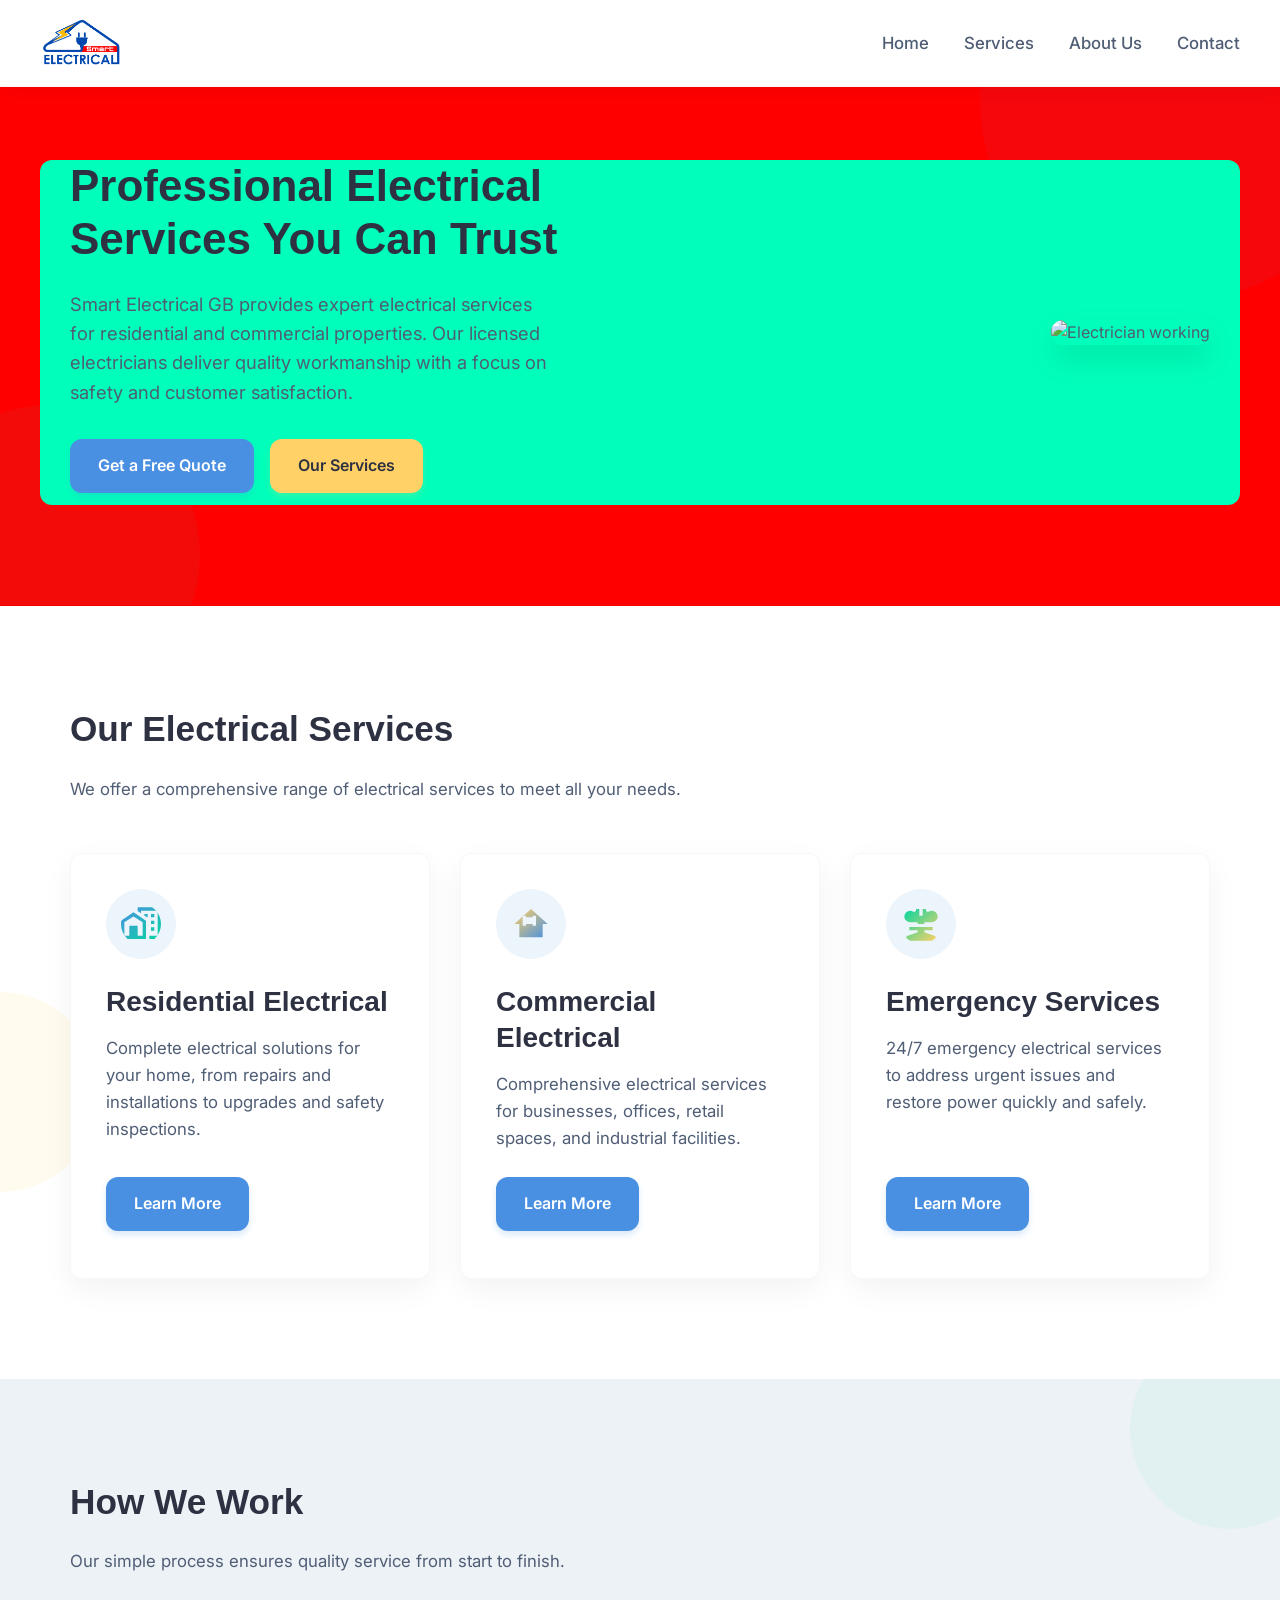
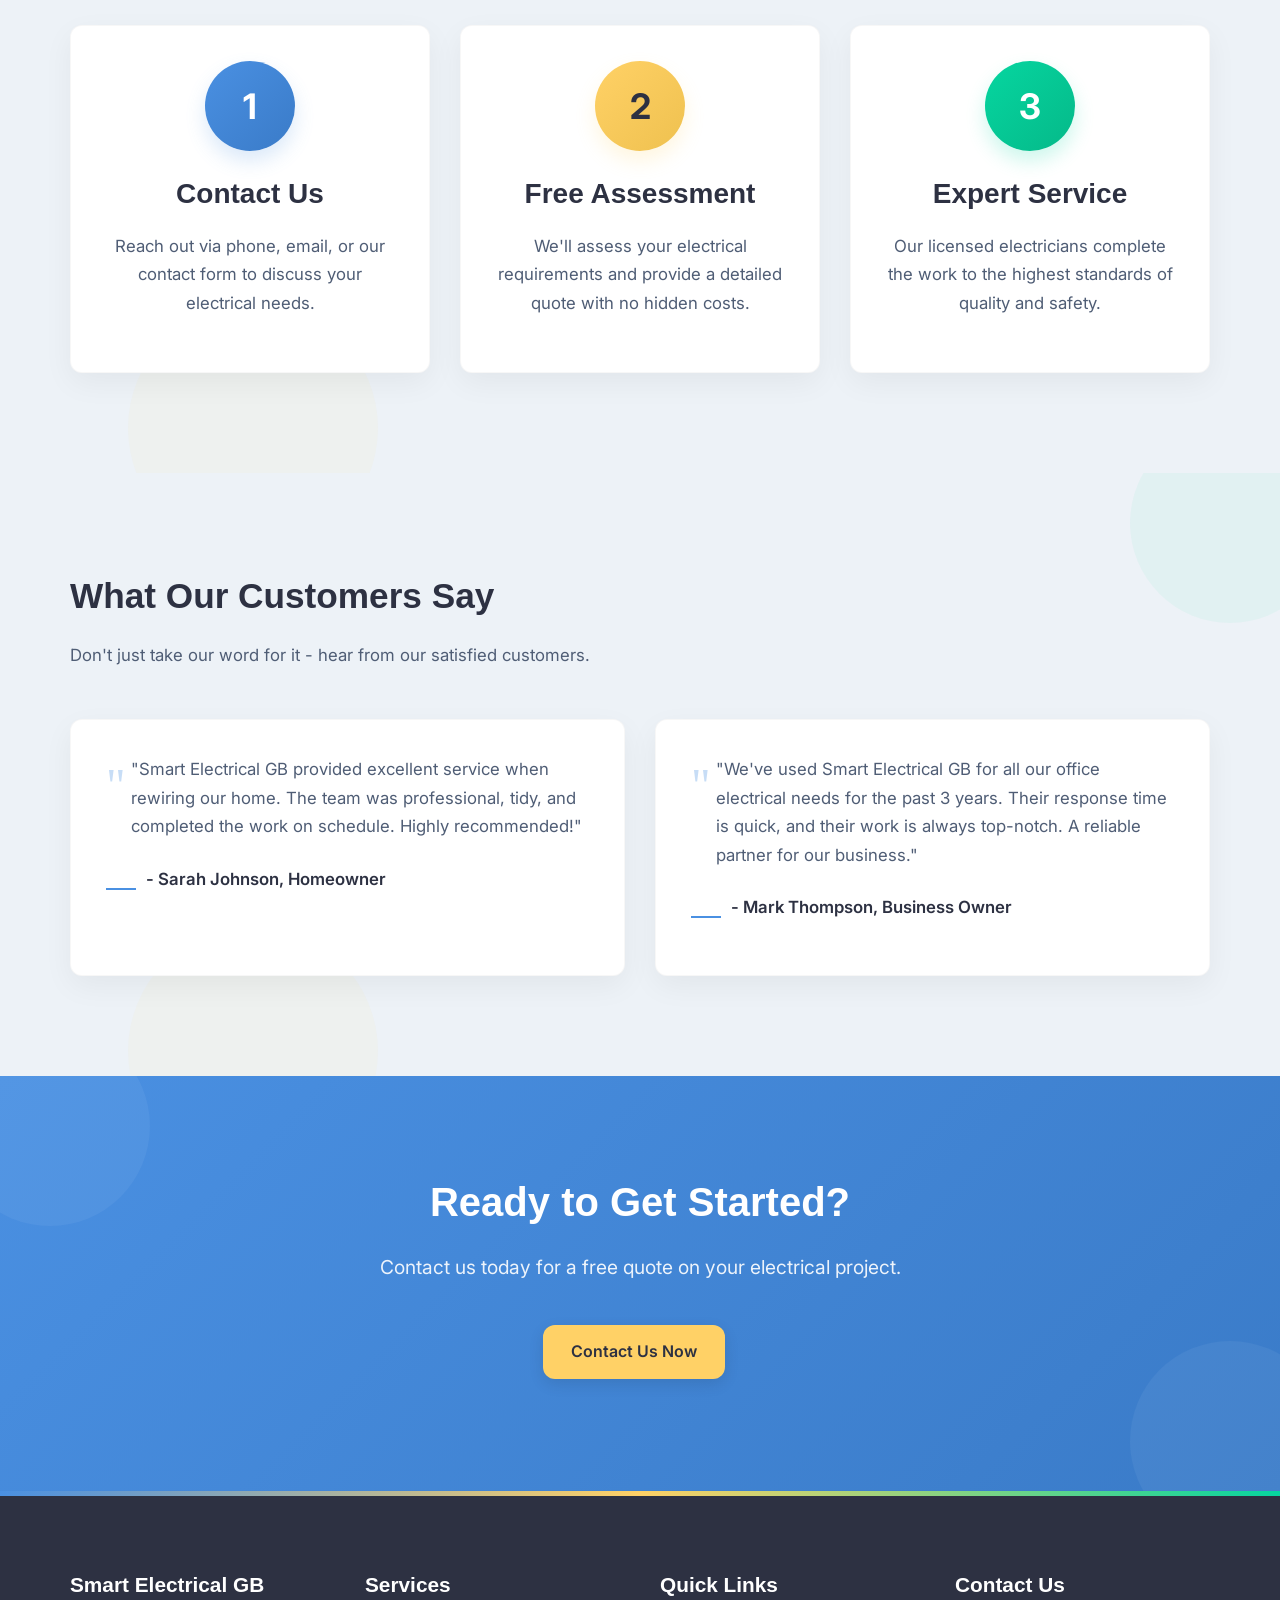
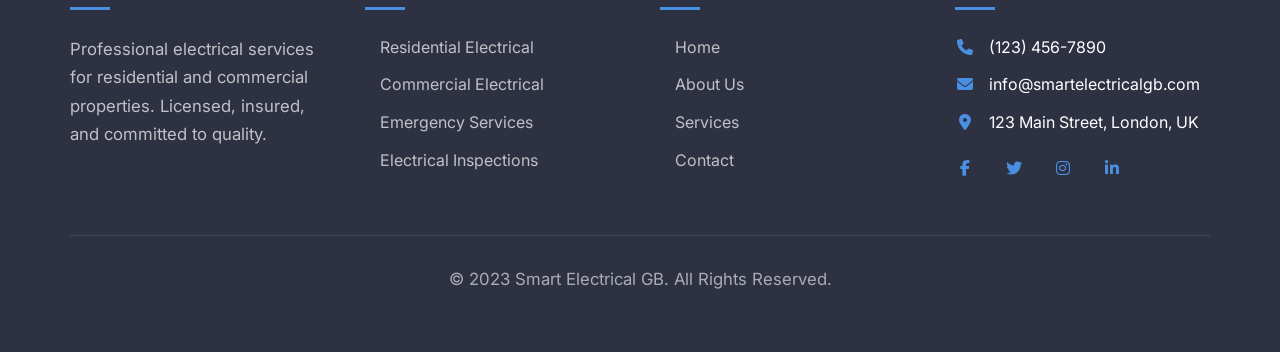
==== index.html @ caa51fed "files" ====
<!DOCTYPE html>
<html lang="en">
<head>
    <meta charset="UTF-8">
    <meta name="viewport" content="width=device-width, initial-scale=1.0">
    <title>Smart Electrical GB - Professional Electrical Services</title>
    <meta name="description" content="Smart Electrical GB provides professional electrical services for residential and commercial properties. Licensed electricians, emergency service available.">

    <!-- Favicon -->
    <link rel="icon" type="image/svg+xml" href="assets/images/favicon.svg">

    <!-- Google Fonts -->
    <link rel="preconnect" href="https://fonts.googleapis.com">
    <link rel="preconnect" href="https://fonts.gstatic.com" crossorigin>
    <link href="https://fonts.googleapis.com/css2?family=Inter:wght@400;500;600;700&display=swap" rel="stylesheet">

    <!-- Font Awesome -->
    <link rel="stylesheet" href="https://cdnjs.cloudflare.com/ajax/libs/font-awesome/6.4.0/css/all.min.css">

    <!-- Custom CSS -->
    <link rel="stylesheet" href="assets/css/main.css">
</head>
<body>
    <!-- Header -->
    <header>
        <div class="container header-container">
            <div class="logo">
                <a href="index.html">
                    <img src="assets/images/smart electrical logo.png" alt="Smart Electrical GB Logo">
                </a>
            </div>
            <nav>
                <ul>
                    <li><a href="index.html">Home</a></li>
                    <li><a href="pages/services.html">Services</a></li>
                    <li><a href="pages/about.html">About Us</a></li>
                    <li><a href="pages/contact.html">Contact</a></li>
                </ul>
                <div class="mobile-menu-btn">
                    <i class="fas fa-bars"></i>
                </div>
            </nav>
        </div>
    </header>

    <!-- Hero Section -->
    <section class="hero" style="background-color: #ff0000;">
        <div class="container hero-content" style="background-color: #00ffbb; border-radius: var(--border-radius);">
            <div class="hero-text">
                <h1>Professional Electrical Services You Can Trust</h1>
                <p>Smart Electrical GB provides expert electrical services for residential and commercial properties. Our licensed electricians deliver quality workmanship with a focus on safety and customer satisfaction.</p>
                <a href="pages/contact.html" class="btn">Get a Free Quote</a>
                <a href="pages/services.html" class="btn btn-secondary">Our Services</a>
            </div>
            <div class="hero-image">
                <img src="assets/images/hero-image.jpg" alt="Electrician working">
            </div>
        </div>
    </section>

    <!-- Services Section -->
    <section class="services">
        <div class="container">
            <h2>Our Electrical Services</h2>
            <p>We offer a comprehensive range of electrical services to meet all your needs.</p>

            <div class="services-grid">
                <div class="service-card">
                    <img src="assets/images/icon-residential.svg" alt="Residential" class="service-icon">
                    <h3>Residential Electrical</h3>
                    <p>Complete electrical solutions for your home, from repairs and installations to upgrades and safety inspections.</p>
                    <a href="pages/services.html#residential" class="btn">Learn More</a>
                    
                </div>

                <div class="service-card">
                    <img src="assets/images/icon-commercial.svg" alt="Commercial" class="service-icon">
                    <h3>Commercial Electrical</h3>
                    <p>Comprehensive electrical services for businesses, offices, retail spaces, and industrial facilities.</p>
                    <a href="pages/services.html#commercial" class="btn">Learn More</a>
                </div>

                <div class="service-card">
                    <img src="assets/images/icon-emergency.svg" alt="Emergency" class="service-icon">
                    <h3>Emergency Services</h3>
                    <p>24/7 emergency electrical services to address urgent issues and restore power quickly and safely.</p>
                    <a href="pages/services.html#emergency" class="btn">Learn More</a>
                </div>
            </div>
        </div>
    </section>

    <!-- How It Works Section -->
    <section class="how-it-works" style="padding: 100px 0; background-color: var(--light-gray); position: relative; overflow: hidden;">
        <div style="position: absolute; top: -50px; right: -50px; width: 200px; height: 200px; border-radius: 50%; background-color: rgba(6, 214, 160, 0.05); z-index: 0;"></div>
        <div style="position: absolute; bottom: -80px; left: 10%; width: 250px; height: 250px; border-radius: 50%; background-color: rgba(255, 209, 102, 0.05); z-index: 0;"></div>

        <div class="container" style="position: relative; z-index: 1;">
            <h2>How We Work</h2>
            <p>Our simple process ensures quality service from start to finish.</p>

            <div style="display: flex; justify-content: space-between; margin-top: 50px; flex-wrap: wrap; gap: 30px;">
                <div style="flex: 1; min-width: 250px; text-align: center; padding: 35px; background-color: white; border-radius: var(--border-radius); box-shadow: 0 10px 30px rgba(0, 0, 0, 0.05); border: 1px solid rgba(0, 0, 0, 0.03); transition: all 0.3s ease;">
                    <div style="width: 90px; height: 90px; background: linear-gradient(135deg, #4a90e2, #3a7bc8); color: white; border-radius: 50%; display: flex; justify-content: center; align-items: center; margin: 0 auto 25px; font-size: 2.2rem; font-weight: bold; box-shadow: 0 10px 20px rgba(74, 144, 226, 0.2);">1</div>
                    <h3>Contact Us</h3>
                    <p style="color: var(--text-color); font-size: 1.05rem; line-height: 1.7;">Reach out via phone, email, or our contact form to discuss your electrical needs.</p>
                </div>

                <div style="flex: 1; min-width: 250px; text-align: center; padding: 35px; background-color: white; border-radius: var(--border-radius); box-shadow: 0 10px 30px rgba(0, 0, 0, 0.05); border: 1px solid rgba(0, 0, 0, 0.03); transition: all 0.3s ease;">
                    <div style="width: 90px; height: 90px; background: linear-gradient(135deg, #ffd166, #efc14f); color: var(--dark-color); border-radius: 50%; display: flex; justify-content: center; align-items: center; margin: 0 auto 25px; font-size: 2.2rem; font-weight: bold; box-shadow: 0 10px 20px rgba(255, 209, 102, 0.2);">2</div>
                    <h3>Free Assessment</h3>
                    <p style="color: var(--text-color); font-size: 1.05rem; line-height: 1.7;">We'll assess your electrical requirements and provide a detailed quote with no hidden costs.</p>
                </div>

                <div style="flex: 1; min-width: 250px; text-align: center; padding: 35px; background-color: white; border-radius: var(--border-radius); box-shadow: 0 10px 30px rgba(0, 0, 0, 0.05); border: 1px solid rgba(0, 0, 0, 0.03); transition: all 0.3s ease;">
                    <div style="width: 90px; height: 90px; background: linear-gradient(135deg, #06d6a0, #05b989); color: white; border-radius: 50%; display: flex; justify-content: center; align-items: center; margin: 0 auto 25px; font-size: 2.2rem; font-weight: bold; box-shadow: 0 10px 20px rgba(6, 214, 160, 0.2);">3</div>
                    <h3>Expert Service</h3>
                    <p style="color: var(--text-color); font-size: 1.05rem; line-height: 1.7;">Our licensed electricians complete the work to the highest standards of quality and safety.</p>
                </div>
            </div>
        </div>
    </section>

    <!-- Testimonials Section -->
    <section class="testimonials">
        <div class="container">
            <h2>What Our Customers Say</h2>
            <p>Don't just take our word for it - hear from our satisfied customers.</p>

            <div class="testimonial-grid">
                <div class="testimonial-card">
                    <div class="testimonial-text">
                        <p>"Smart Electrical GB provided excellent service when rewiring our home. The team was professional, tidy, and completed the work on schedule. Highly recommended!"</p>
                    </div>
                    <div class="testimonial-author">
                        <p>- Sarah Johnson, Homeowner</p>
                    </div>
                </div>

                <div class="testimonial-card">
                    <div class="testimonial-text">
                        <p>"We've used Smart Electrical GB for all our office electrical needs for the past 3 years. Their response time is quick, and their work is always top-notch. A reliable partner for our business."</p>
                    </div>
                    <div class="testimonial-author">
                        <p>- Mark Thompson, Business Owner</p>
                    </div>
                </div>
            </div>
        </div>
    </section>

    <!-- CTA Section -->
    <section class="cta">
        <div class="container">
            <h2>Ready to Get Started?</h2>
            <p>Contact us today for a free quote on your electrical project.</p>
            <a href="pages/contact.html" class="btn">Contact Us Now</a>
        </div>
    </section>

    <!-- Footer -->
    <footer>
        <div class="container">
            <div class="footer-grid">
                <div class="footer-column">
                    <h3>Smart Electrical GB</h3>
                    <p>Professional electrical services for residential and commercial properties. Licensed, insured, and committed to quality.</p>
                </div>

                <div class="footer-column">
                    <h3>Services</h3>
                    <ul>
                        <li><a href="pages/services.html#residential">Residential Electrical</a></li>
                        <li><a href="pages/services.html#commercial">Commercial Electrical</a></li>
                        <li><a href="pages/services.html#emergency">Emergency Services</a></li>
                        <li><a href="pages/services.html#inspections">Electrical Inspections</a></li>
                    </ul>
                </div>

                <div class="footer-column">
                    <h3>Quick Links</h3>
                    <ul>
                        <li><a href="index.html">Home</a></li>
                        <li><a href="pages/about.html">About Us</a></li>
                        <li><a href="pages/services.html">Services</a></li>
                        <li><a href="pages/contact.html">Contact</a></li>
                    </ul>
                </div>

                <div class="footer-column">
                    <h3>Contact Us</h3>
                    <ul>
                        <li><i class="fas fa-phone"></i> (123) 456-7890</li>
                        <li><i class="fas fa-envelope"></i> info@smartelectricalgb.com</li>
                        <li><i class="fas fa-map-marker-alt"></i> 123 Main Street, London, UK</li>
                    </ul>
                    <div style="margin-top: 20px;">
                        <a href="#" style="margin-right: 15px;"><i class="fab fa-facebook-f"></i></a>
                        <a href="#" style="margin-right: 15px;"><i class="fab fa-twitter"></i></a>
                        <a href="#" style="margin-right: 15px;"><i class="fab fa-instagram"></i></a>
                        <a href="#"><i class="fab fa-linkedin-in"></i></a>
                    </div>
                </div>
            </div>

            <div class="footer-bottom">
                <p>&copy; 2023 Smart Electrical GB. All Rights Reserved.</p>
            </div>
        </div>
    </footer>

    <!-- Custom JavaScript -->
    <script src="assets/js/main.js"></script>
</body>
</html>
---- assets/css/main.css ----
/* Smart Electrical GB - Main Stylesheet */
/* Based on TaxScouts design */

:root {
  /* Softer color scheme for electrician website */
  --primary-color: #4a90e2; /* Softer blue */
  --secondary-color: #ffd166; /* Softer yellow */
  --accent-color: #06d6a0; /* Mint green accent */
  --dark-color: #2d3142; /* Softer dark blue */
  --light-color: #ffffff;
  --gray-color: #f8f9fa;
  --light-gray: #edf2f7;
  --text-color: #4f5d75;
  --border-radius: 12px;
}

/* Base styles */
* {
  margin: 0;
  padding: 0;
  box-sizing: border-box;
}

body {
  font-family: 'Inter', sans-serif;
  color: var(--text-color);
  line-height: 1.6;
  background-color: var(--light-color);
}

h1, h2, h3, h4, h5, h6 {
  font-family: 'Nuckle', sans-serif;
  font-weight: 600;
  margin-bottom: 1.2rem;
  color: var(--dark-color);
  line-height: 1.3;
}

h1 {
  font-size: 2.75rem;
  font-weight: 700;
}

h2 {
  font-size: 2.2rem;
  margin-bottom: 1.5rem;
}

h3 {
  font-size: 1.75rem;
}

p {
  margin-bottom: 1.2rem;
  font-size: 1.05rem;
}

a {
  color: var(--primary-color);
  text-decoration: none;
  transition: all 0.3s ease;
}

a:hover {
  color: var(--accent-color);
}

.container {
  width: 100%;
  max-width: 1200px;
  margin: 0 auto;
  padding: 0 30px;
}

.btn {
  display: inline-block;
  padding: 14px 28px;
  background-color: var(--primary-color);
  color: var(--light-color);
  border-radius: var(--border-radius);
  font-weight: 600;
  text-align: center;
  cursor: pointer;
  transition: all 0.3s ease;
  border: none;
  font-size: 1rem;
  box-shadow: 0 4px 6px rgba(74, 144, 226, 0.2);
  margin-right: 12px;
  margin-bottom: 12px;
}

.btn:hover {
  background-color: #3a7bc8;
  transform: translateY(-2px);
  box-shadow: 0 6px 8px rgba(74, 144, 226, 0.25);
}

.btn-secondary {
  background-color: var(--secondary-color);
  color: var(--dark-color);
  box-shadow: 0 4px 6px rgba(255, 209, 102, 0.2);
}

.btn-secondary:hover {
  background-color: #efc14f;
  color: var(--dark-color);
  transform: translateY(-2px);
  box-shadow: 0 6px 8px rgba(255, 209, 102, 0.25);
}

.btn-accent {
  background-color: var(--accent-color);
  color: var(--light-color);
  box-shadow: 0 4px 6px rgba(6, 214, 160, 0.2);
}

.btn-accent:hover {
  background-color: #05b989;
  color: var(--light-color);
  transform: translateY(-2px);
  box-shadow: 0 6px 8px rgba(6, 214, 160, 0.25);
}

/* Header styles */
header {
  background-color: var(--light-color);
  box-shadow: 0 4px 20px rgba(0, 0, 0, 0.05);
  position: fixed;
  width: 100%;
  top: 0;
  z-index: 1000;
  border-bottom: 1px solid rgba(0, 0, 0, 0.03);
}

.header-container {
  display: flex;
  justify-content: space-between;
  align-items: center;
  padding: 18px 0;
}

.logo {
  font-size: 1.6rem;
  font-weight: 700;
}

.logo a {
  color: var(--dark-color);
  display: flex;
  align-items: center;
}

.logo img {
  max-height: 50px;
}

nav ul {
  display: flex;
  list-style: none;
}

nav ul li {
  margin-left: 35px;
}

nav ul li a {
  color: var(--text-color);
  font-weight: 500;
  font-size: 1.05rem;
  position: relative;
  padding-bottom: 5px;
}

nav ul li a:after {
  content: '';
  position: absolute;
  width: 0;
  height: 2px;
  bottom: 0;
  left: 0;
  background-color: var(--primary-color);
  transition: width 0.3s ease;
}

nav ul li a:hover {
  color: var(--primary-color);
}

nav ul li a:hover:after {
  width: 100%;
}

.mobile-menu-btn {
  display: none;
  font-size: 1.5rem;
  cursor: pointer;
  color: var(--primary-color);
}

/* Hero section */
.hero {
  padding: 160px 0 100px;
  background-color: var(--light-gray);
  position: relative;
  overflow: hidden;
  border-bottom: 1px solid rgba(0, 0, 0, 0.03);
}

.hero:before {
  content: '';
  position: absolute;
  top: -100px;
  right: -100px;
  width: 400px;
  height: 400px;
  border-radius: 50%;
  background-color: rgba(74, 144, 226, 0.05);
  z-index: 0;
}

.hero:after {
  content: '';
  position: absolute;
  bottom: -100px;
  left: -100px;
  width: 300px;
  height: 300px;
  border-radius: 50%;
  background-color: rgba(6, 214, 160, 0.05);
  z-index: 0;
}

.hero-content {
  display: flex;
  align-items: center;
  justify-content: space-between;
  position: relative;
  z-index: 1;
}

.hero-text {
  flex: 1;
  padding-right: 60px;
}

.hero-text h1 {
  margin-bottom: 1.5rem;
  color: var(--dark-color);
  line-height: 1.2;
}

.hero-text p {
  font-size: 1.15rem;
  color: var(--text-color);
  margin-bottom: 2rem;
  max-width: 90%;
}

.hero-image {
  flex: 1;
  text-align: right;
}

.hero-image img {
  max-width: 100%;
  border-radius: var(--border-radius);
  box-shadow: 0 15px 30px rgba(0, 0, 0, 0.1);
}

/* Services section */
.services {
  padding: 100px 0;
  position: relative;
  overflow: hidden;
}

.services:before {
  content: '';
  position: absolute;
  top: 50%;
  left: -100px;
  width: 200px;
  height: 200px;
  border-radius: 50%;
  background-color: rgba(255, 209, 102, 0.1);
  z-index: 0;
}

.services-grid {
  display: grid;
  grid-template-columns: repeat(3, 1fr);
  gap: 30px;
  margin-top: 50px;
  position: relative;
  z-index: 1;
}

.service-card {
  background-color: var(--light-color);
  border-radius: var(--border-radius);
  padding: 35px;
  box-shadow: 0 10px 30px rgba(0, 0, 0, 0.05);
  transition: all 0.3s ease;
  border: 1px solid rgba(0, 0, 0, 0.03);
  height: 100%;
  display: flex;
  flex-direction: column;
}

.service-card:hover {
  transform: translateY(-10px);
  box-shadow: 0 15px 35px rgba(0, 0, 0, 0.1);
  border-color: rgba(74, 144, 226, 0.1);
}

.service-icon {
  width: 70px;
  height: 70px;
  margin-bottom: 25px;
  padding: 15px;
  background-color: rgba(74, 144, 226, 0.1);
  border-radius: 50%;
  display: flex;
  align-items: center;
  justify-content: center;
}

.service-card h3 {
  margin-bottom: 15px;
  color: var(--dark-color);
}

.service-card p {
  color: var(--text-color);
  margin-bottom: 25px;
}

.service-card .btn {
  margin-top: auto;
  align-self: flex-start;
}

/* Testimonials section */
.testimonials {
  padding: 100px 0;
  background-color: var(--light-gray);
  position: relative;
  overflow: hidden;
}

.testimonials:before {
  content: '';
  position: absolute;
  top: -50px;
  right: -50px;
  width: 200px;
  height: 200px;
  border-radius: 50%;
  background-color: rgba(6, 214, 160, 0.05);
  z-index: 0;
}

.testimonials:after {
  content: '';
  position: absolute;
  bottom: -100px;
  left: 10%;
  width: 250px;
  height: 250px;
  border-radius: 50%;
  background-color: rgba(255, 209, 102, 0.05);
  z-index: 0;
}

.testimonial-grid {
  display: grid;
  grid-template-columns: repeat(2, 1fr);
  gap: 30px;
  margin-top: 50px;
  position: relative;
  z-index: 1;
}

.testimonial-card {
  background-color: var(--light-color);
  border-radius: var(--border-radius);
  padding: 35px;
  box-shadow: 0 10px 30px rgba(0, 0, 0, 0.05);
  border: 1px solid rgba(0, 0, 0, 0.03);
  transition: all 0.3s ease;
}

.testimonial-card:hover {
  transform: translateY(-5px);
  box-shadow: 0 15px 35px rgba(0, 0, 0, 0.08);
}

.testimonial-text {
  position: relative;
  padding-left: 25px;
  margin-bottom: 25px;
  color: var(--text-color);
  font-size: 1.05rem;
  line-height: 1.7;
}

.testimonial-text:before {
  content: '"';
  position: absolute;
  left: 0;
  top: -10px;
  font-size: 3rem;
  color: var(--primary-color);
  opacity: 0.3;
  font-family: Georgia, serif;
}

.testimonial-author {
  font-weight: 600;
  color: var(--dark-color);
  display: flex;
  align-items: center;
}

.testimonial-author:before {
  content: '';
  display: inline-block;
  width: 30px;
  height: 2px;
  background-color: var(--primary-color);
  margin-right: 10px;
}

/* CTA section */
.cta {
  padding: 100px 0;
  background: linear-gradient(135deg, var(--primary-color), #3a7bc8);
  color: var(--light-color);
  text-align: center;
  position: relative;
  overflow: hidden;
}

.cta:before {
  content: '';
  position: absolute;
  top: -50px;
  left: -50px;
  width: 200px;
  height: 200px;
  border-radius: 50%;
  background-color: rgba(255, 255, 255, 0.05);
}

.cta:after {
  content: '';
  position: absolute;
  bottom: -50px;
  right: -50px;
  width: 200px;
  height: 200px;
  border-radius: 50%;
  background-color: rgba(255, 255, 255, 0.05);
}

.cta h2 {
  color: var(--light-color);
  font-size: 2.5rem;
  margin-bottom: 1.5rem;
}

.cta p {
  color: rgba(255, 255, 255, 0.9);
  font-size: 1.2rem;
  max-width: 700px;
  margin: 0 auto 2rem;
}

.cta .btn {
  background-color: var(--secondary-color);
  color: var(--dark-color);
  margin-top: 10px;
  box-shadow: 0 5px 15px rgba(0, 0, 0, 0.1);
  border: none;
}

.cta .btn:hover {
  background-color: var(--light-color);
  transform: translateY(-3px);
  box-shadow: 0 8px 20px rgba(0, 0, 0, 0.15);
}

/* Footer */
footer {
  background-color: var(--dark-color);
  color: var(--light-color);
  padding: 80px 0 40px;
  position: relative;
  overflow: hidden;
}

footer:before {
  content: '';
  position: absolute;
  top: 0;
  left: 0;
  width: 100%;
  height: 5px;
  background: linear-gradient(90deg, var(--primary-color), var(--secondary-color), var(--accent-color));
}

.footer-grid {
  display: grid;
  grid-template-columns: repeat(4, 1fr);
  gap: 40px;
  margin-bottom: 50px;
}

.footer-column h3 {
  color: var(--light-color);
  margin-bottom: 25px;
  font-size: 1.3rem;
  position: relative;
  padding-bottom: 12px;
}

.footer-column h3:after {
  content: '';
  position: absolute;
  bottom: 0;
  left: 0;
  width: 40px;
  height: 3px;
  background-color: var(--primary-color);
}

.footer-column p {
  color: rgba(255, 255, 255, 0.7);
  line-height: 1.7;
}

.footer-column ul {
  list-style: none;
}

.footer-column ul li {
  margin-bottom: 12px;
}

.footer-column ul li a {
  color: rgba(255, 255, 255, 0.7);
  transition: all 0.3s ease;
  position: relative;
  padding-left: 15px;
}

.footer-column ul li a:before {
  content: '→';
  position: absolute;
  left: 0;
  top: 0;
  opacity: 0;
  transition: all 0.3s ease;
}

.footer-column ul li a:hover {
  color: var(--secondary-color);
  padding-left: 20px;
}

.footer-column ul li a:hover:before {
  opacity: 1;
}

.footer-column i {
  color: var(--primary-color);
  margin-right: 10px;
  width: 20px;
  text-align: center;
}

.footer-bottom {
  text-align: center;
  padding-top: 30px;
  border-top: 1px solid rgba(255, 255, 255, 0.1);
  color: rgba(255, 255, 255, 0.6);
  font-size: 0.9rem;
}

/* About page */
.about-section {
  padding: 160px 0 100px;
  position: relative;
  overflow: hidden;
}

.about-section:before {
  content: '';
  position: absolute;
  top: -100px;
  right: -100px;
  width: 300px;
  height: 300px;
  border-radius: 50%;
  background-color: rgba(74, 144, 226, 0.05);
  z-index: 0;
}

.about-content {
  display: flex;
  align-items: center;
  gap: 60px;
  position: relative;
  z-index: 1;
}

.about-text {
  flex: 1;
}

.about-text p {
  margin-bottom: 1.5rem;
  color: var(--text-color);
  font-size: 1.05rem;
  line-height: 1.7;
}

.about-image {
  flex: 1;
}

.about-image img {
  max-width: 100%;
  border-radius: var(--border-radius);
  box-shadow: 0 15px 30px rgba(0, 0, 0, 0.1);
}

/* Contact page */
.contact-section {
  padding: 160px 0 100px;
  position: relative;
  overflow: hidden;
}

.contact-section:before {
  content: '';
  position: absolute;
  bottom: -100px;
  left: -100px;
  width: 300px;
  height: 300px;
  border-radius: 50%;
  background-color: rgba(6, 214, 160, 0.05);
  z-index: 0;
}

.contact-grid {
  display: grid;
  grid-template-columns: repeat(2, 1fr);
  gap: 40px;
  position: relative;
  z-index: 1;
}

.contact-form {
  background-color: var(--light-color);
  padding: 40px;
  border-radius: var(--border-radius);
  box-shadow: 0 10px 30px rgba(0, 0, 0, 0.05);
  border: 1px solid rgba(0, 0, 0, 0.03);
}

.form-group {
  margin-bottom: 25px;
}

.form-group label {
  display: block;
  margin-bottom: 8px;
  font-weight: 500;
  color: var(--dark-color);
}

.form-group input,
.form-group textarea,
.form-group select {
  width: 100%;
  padding: 12px 15px;
  border: 1px solid #e1e5ee;
  border-radius: var(--border-radius);
  background-color: #f8f9fa;
  color: var(--text-color);
  transition: all 0.3s ease;
  font-family: inherit;
  font-size: 1rem;
}

.form-group input:focus,
.form-group textarea:focus,
.form-group select:focus {
  outline: none;
  border-color: var(--primary-color);
  box-shadow: 0 0 0 3px rgba(74, 144, 226, 0.1);
  background-color: #fff;
}

.form-group textarea {
  height: 150px;
  resize: vertical;
}

.contact-info {
  background: linear-gradient(135deg, var(--primary-color), #3a7bc8);
  color: var(--light-color);
  padding: 40px;
  border-radius: var(--border-radius);
  box-shadow: 0 10px 30px rgba(0, 0, 0, 0.1);
  height: 100%;
  display: flex;
  flex-direction: column;
}

.contact-info h2,
.contact-info h3 {
  color: var(--light-color);
}

.contact-info p {
  color: rgba(255, 255, 255, 0.9);
}

.contact-info-item {
  margin-bottom: 25px;
  display: flex;
  align-items: flex-start;
}

.contact-info-item i {
  margin-right: 15px;
  font-size: 1.2rem;
  background-color: rgba(255, 255, 255, 0.1);
  width: 40px;
  height: 40px;
  display: flex;
  align-items: center;
  justify-content: center;
  border-radius: 50%;
}

/* Responsive styles */
@media (max-width: 1200px) {
  h1 {
    font-size: 2.5rem;
  }

  h2 {
    font-size: 2rem;
  }
}

@media (max-width: 992px) {
  .services-grid,
  .testimonial-grid {
    grid-template-columns: repeat(2, 1fr);
    gap: 25px;
  }

  .footer-grid {
    grid-template-columns: repeat(2, 1fr);
    gap: 30px;
  }

  h1 {
    font-size: 2.2rem;
  }

  h2 {
    font-size: 1.8rem;
  }

  .hero {
    padding: 140px 0 80px;
  }

  .services,
  .testimonials,
  .cta {
    padding: 80px 0;
  }
}

@media (max-width: 768px) {
  .hero-content,
  .about-content {
    flex-direction: column;
  }

  .hero-text,
  .about-text {
    padding-right: 0;
    margin-bottom: 40px;
  }

  .hero-text h1 {
    font-size: 2rem;
  }

  .services-grid,
  .testimonial-grid,
  .contact-grid {
    grid-template-columns: 1fr;
    gap: 25px;
  }

  nav ul {
    display: none;
  }

  .mobile-menu-btn {
    display: block;
  }

  .mobile-menu-open nav ul {
    display: flex;
    flex-direction: column;
    position: absolute;
    top: 100%;
    left: 0;
    width: 100%;
    background-color: var(--light-color);
    padding: 20px;
    box-shadow: 0 5px 15px rgba(0, 0, 0, 0.1);
    z-index: 100;
  }

  .mobile-menu-open nav ul li {
    margin: 12px 0;
  }

  .mobile-menu-open nav ul li a {
    display: block;
    padding: 8px 0;
  }

  .hero,
  .about-section,
  .contact-section {
    padding: 120px 0 60px;
  }

  .services,
  .testimonials,
  .cta {
    padding: 60px 0;
  }

  .cta h2 {
    font-size: 1.8rem;
  }

  .footer-grid {
    grid-template-columns: 1fr;
    gap: 40px;
  }

  .footer-column {
    text-align: center;
  }

  .footer-column h3:after {
    left: 50%;
    transform: translateX(-50%);
  }

  .footer-column ul li a {
    padding-left: 0;
  }

  .footer-column ul li a:before {
    display: none;
  }

  .footer-column ul li a:hover {
    padding-left: 0;
  }
}

@media (max-width: 576px) {
  .container {
    padding: 0 20px;
  }

  h1 {
    font-size: 1.8rem;
  }

  h2 {
    font-size: 1.6rem;
  }

  .btn {
    width: 100%;
    margin-right: 0;
  }

  .contact-form,
  .contact-info {
    padding: 25px;
  }
}
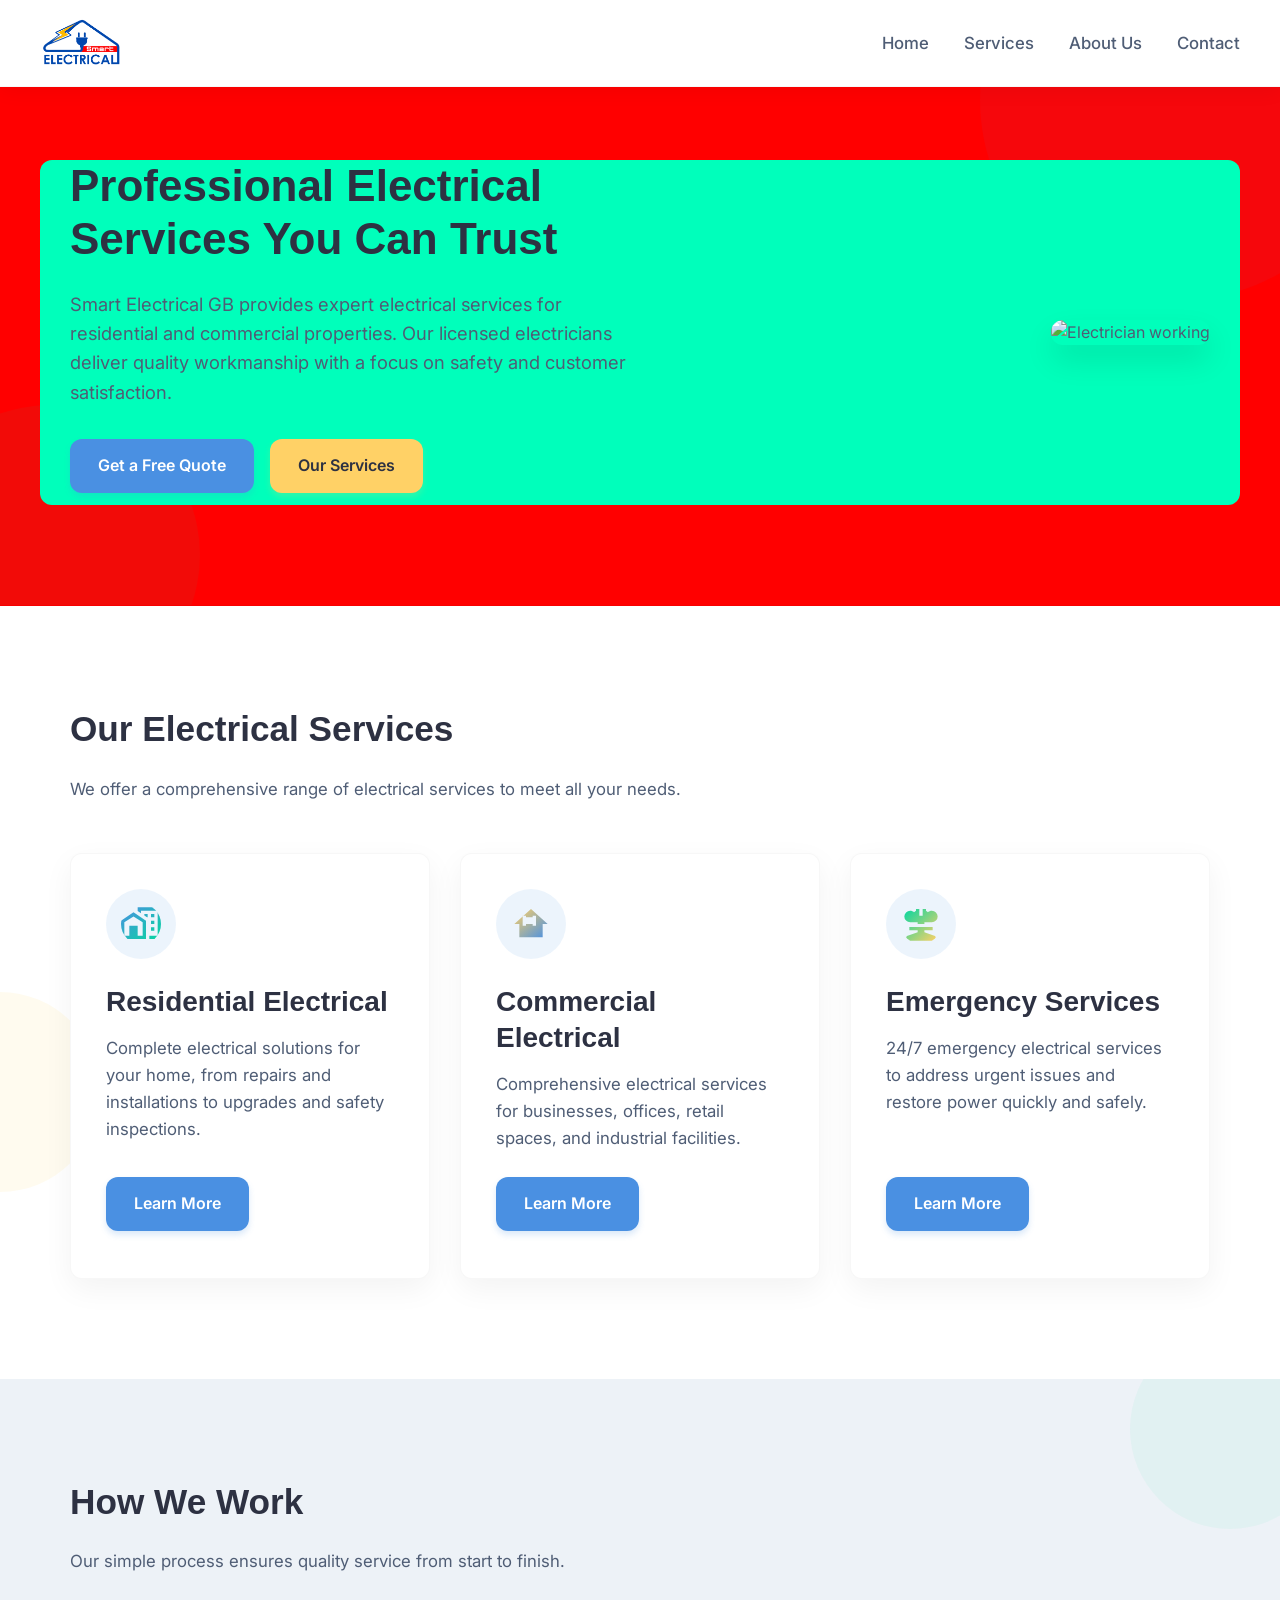
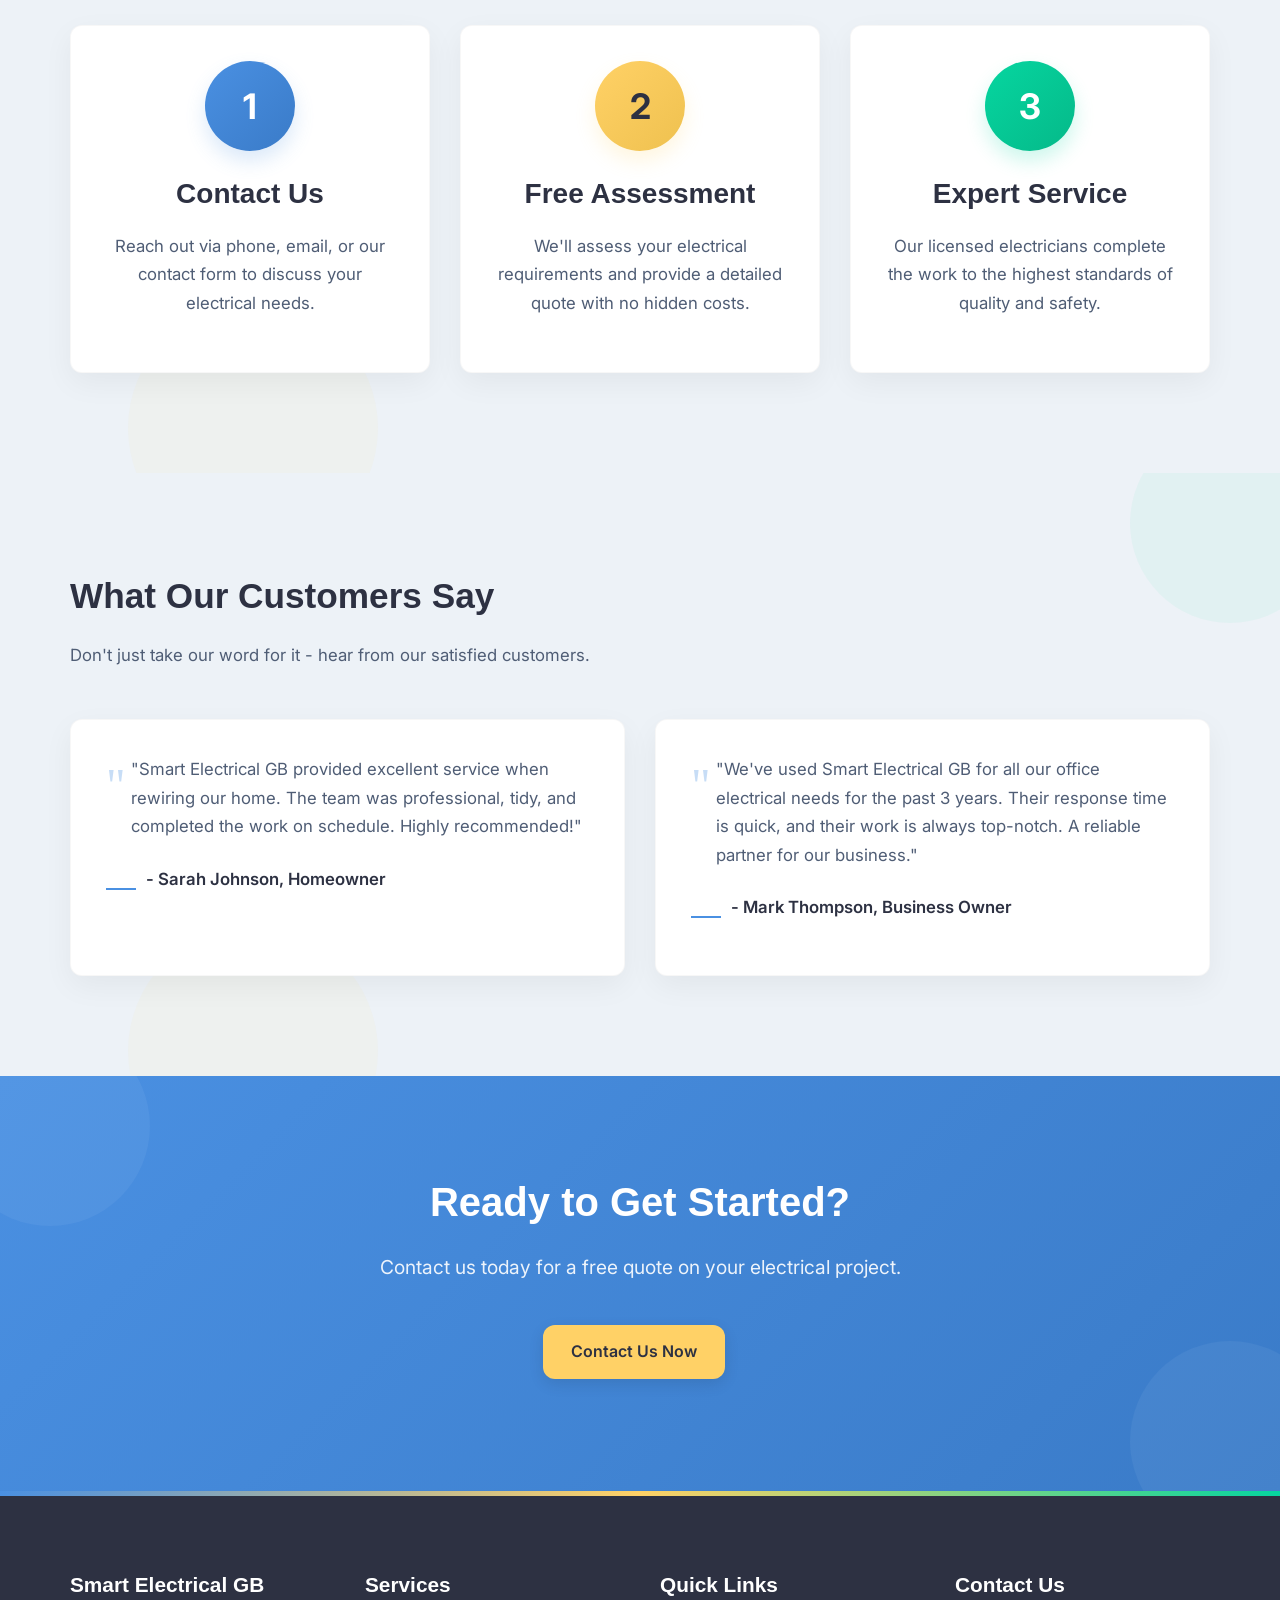
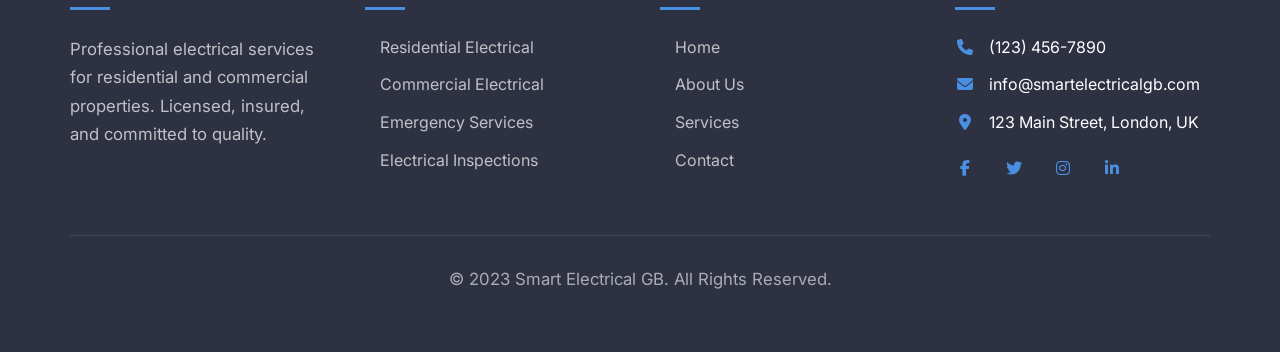
==== commit 2f88a739: "colour change" ====
--- a/index.html
+++ b/index.html
@@ -7,7 +7,7 @@
     <meta name="description" content="Smart Electrical GB provides professional electrical services for residential and commercial properties. Licensed electricians, emergency service available.">
 
     <!-- Favicon -->
-    <link rel="icon" type="image/svg+xml" href="assets/images/favicon.svg">
+    <link rel="icon" type="image/png" href="assets/images/smart electrical logo.png">
 
     <!-- Google Fonts -->
     <link rel="preconnect" href="https://fonts.googleapis.com">
@@ -46,7 +46,7 @@
     <!-- Hero Section -->
     <section class="hero" style="background-color: #ff0000;">
         <div class="container hero-content" style="background-color: #00ffbb; border-radius: var(--border-radius);">
-            <div class="hero-text">
+            <div class="hero-text" style="flex: 1.5; padding-right: 80px; width: 60%;">
                 <h1>Professional Electrical Services You Can Trust</h1>
                 <p>Smart Electrical GB provides expert electrical services for residential and commercial properties. Our licensed electricians deliver quality workmanship with a focus on safety and customer satisfaction.</p>
                 <a href="pages/contact.html" class="btn">Get a Free Quote</a>
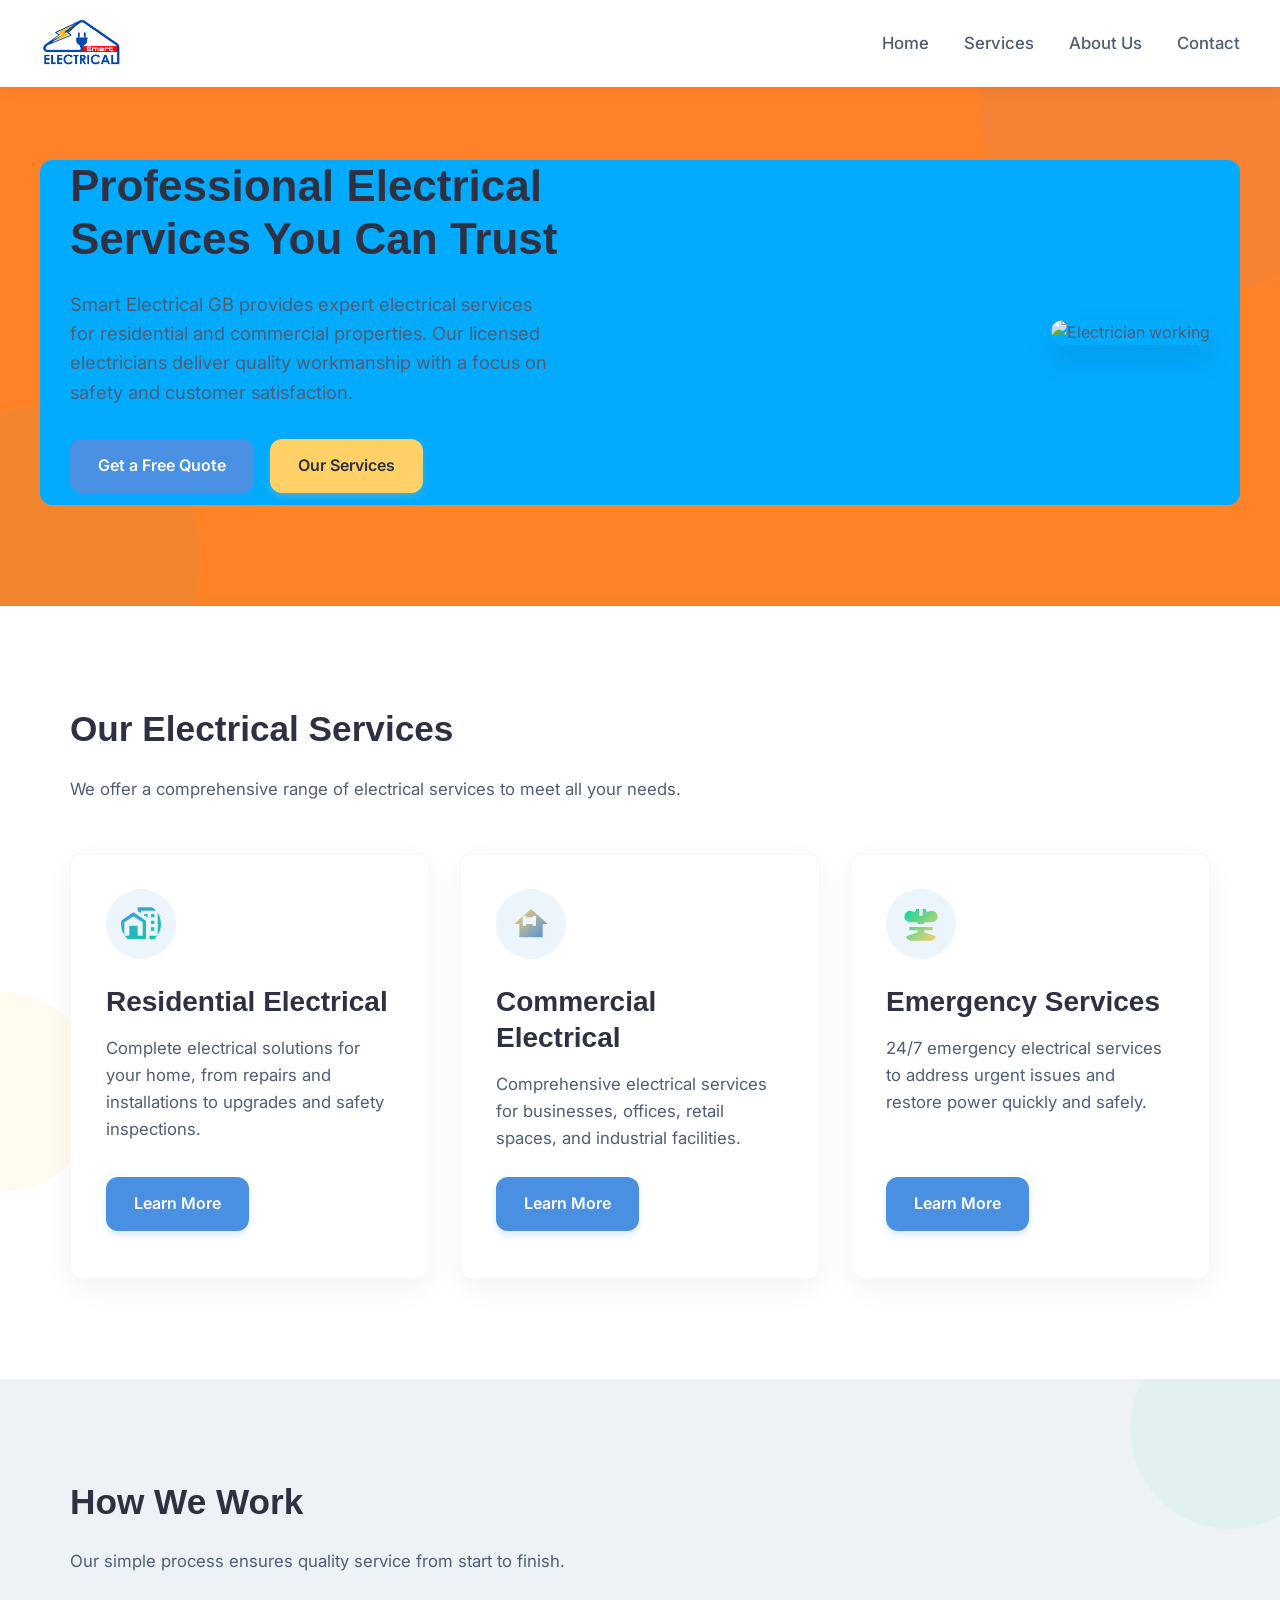
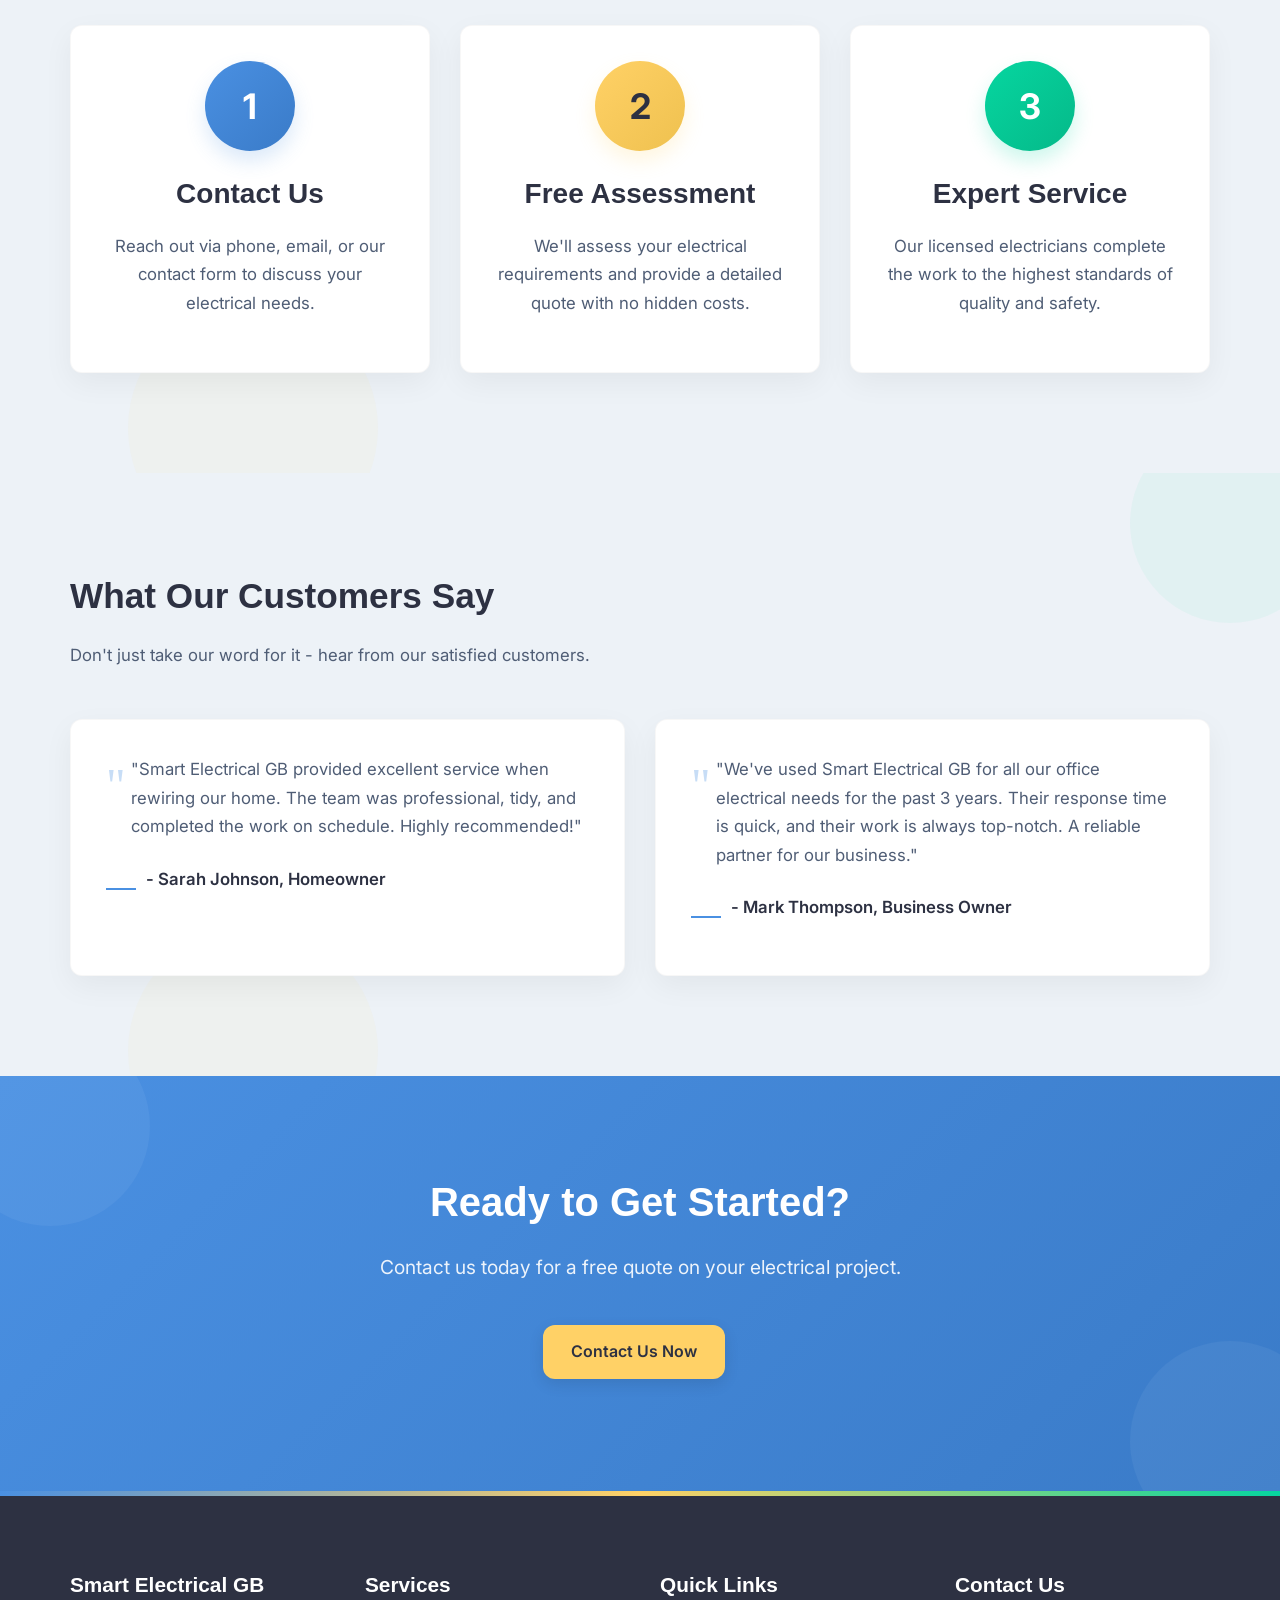
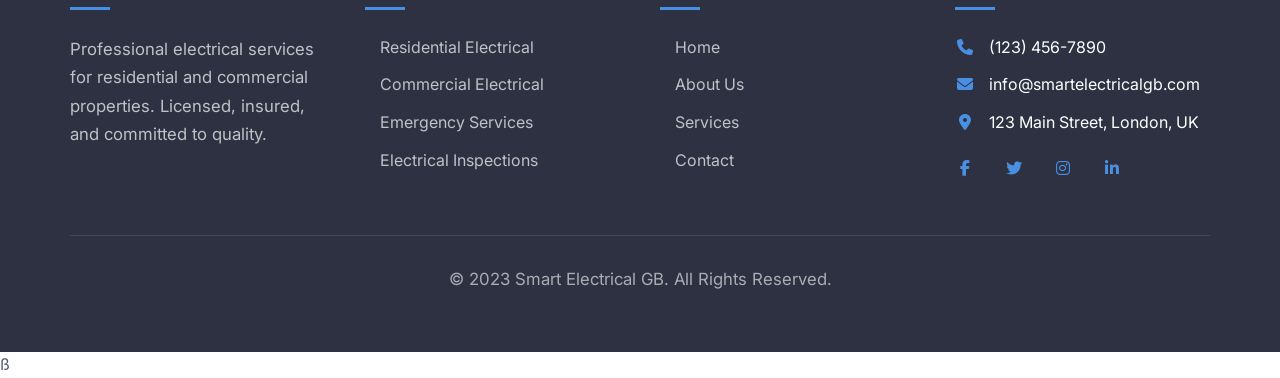
==== commit 8e372f17: "new chnges" ====
--- a/index.html
+++ b/index.html
@@ -7,7 +7,7 @@
     <meta name="description" content="Smart Electrical GB provides professional electrical services for residential and commercial properties. Licensed electricians, emergency service available.">
 
     <!-- Favicon -->
-    <link rel="icon" type="image/png" href="assets/images/smart electrical logo.png">
+    <link rel="icon" type="image/svg+xml" href="assets/images/smart electrical logo.png">
 
     <!-- Google Fonts -->
     <link rel="preconnect" href="https://fonts.googleapis.com">
@@ -44,9 +44,9 @@
     </header>
 
     <!-- Hero Section -->
-    <section class="hero" style="background-color: #ff0000;">
-        <div class="container hero-content" style="background-color: #00ffbb; border-radius: var(--border-radius);">
-            <div class="hero-text" style="flex: 1.5; padding-right: 80px; width: 60%;">
+    <section class="hero" style="background-color: #ff8229;">
+        <div class="container hero-content" style="background-color: #03abff; border-radius: var(--border-radius);">
+            <div class="hero-text">
                 <h1>Professional Electrical Services You Can Trust</h1>
                 <p>Smart Electrical GB provides expert electrical services for residential and commercial properties. Our licensed electricians deliver quality workmanship with a focus on safety and customer satisfaction.</p>
                 <a href="pages/contact.html" class="btn">Get a Free Quote</a>
@@ -213,3 +213,4 @@
     <script src="assets/js/main.js"></script>
 </body>
 </html>
+ß
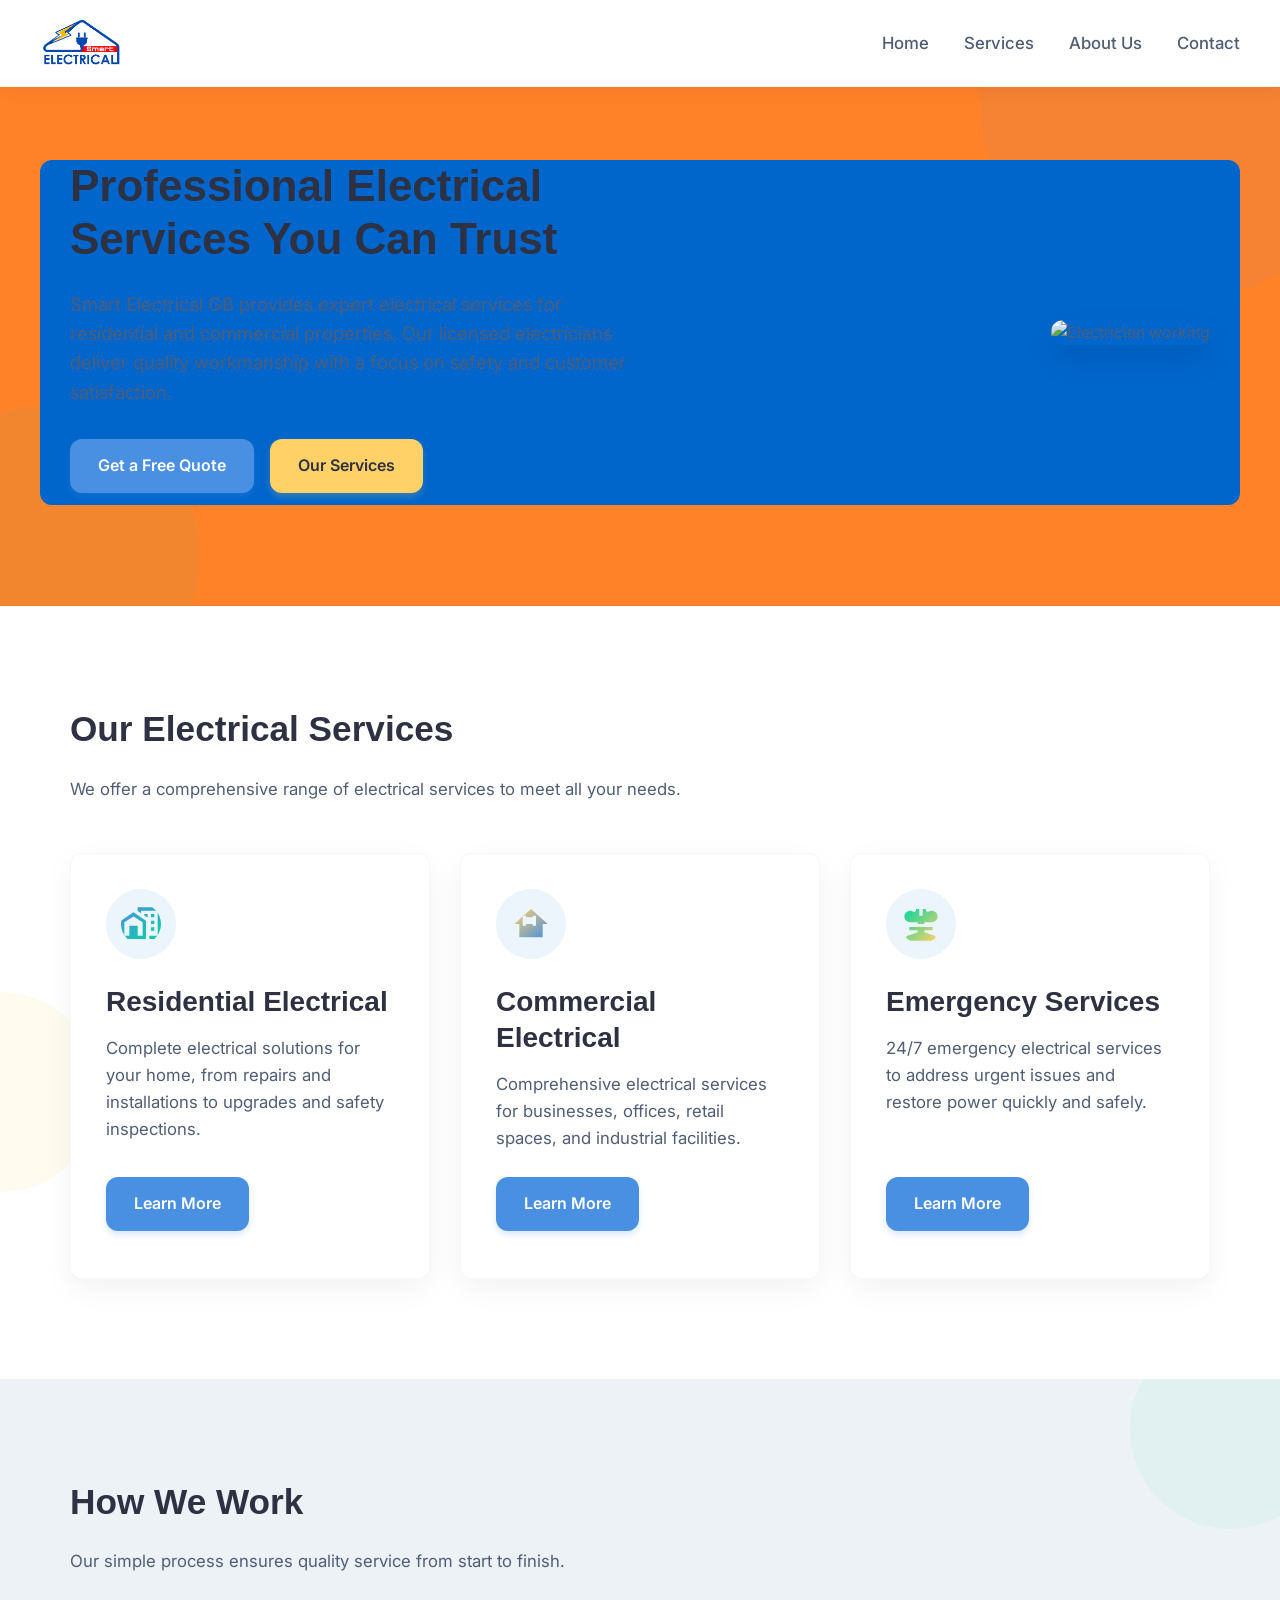
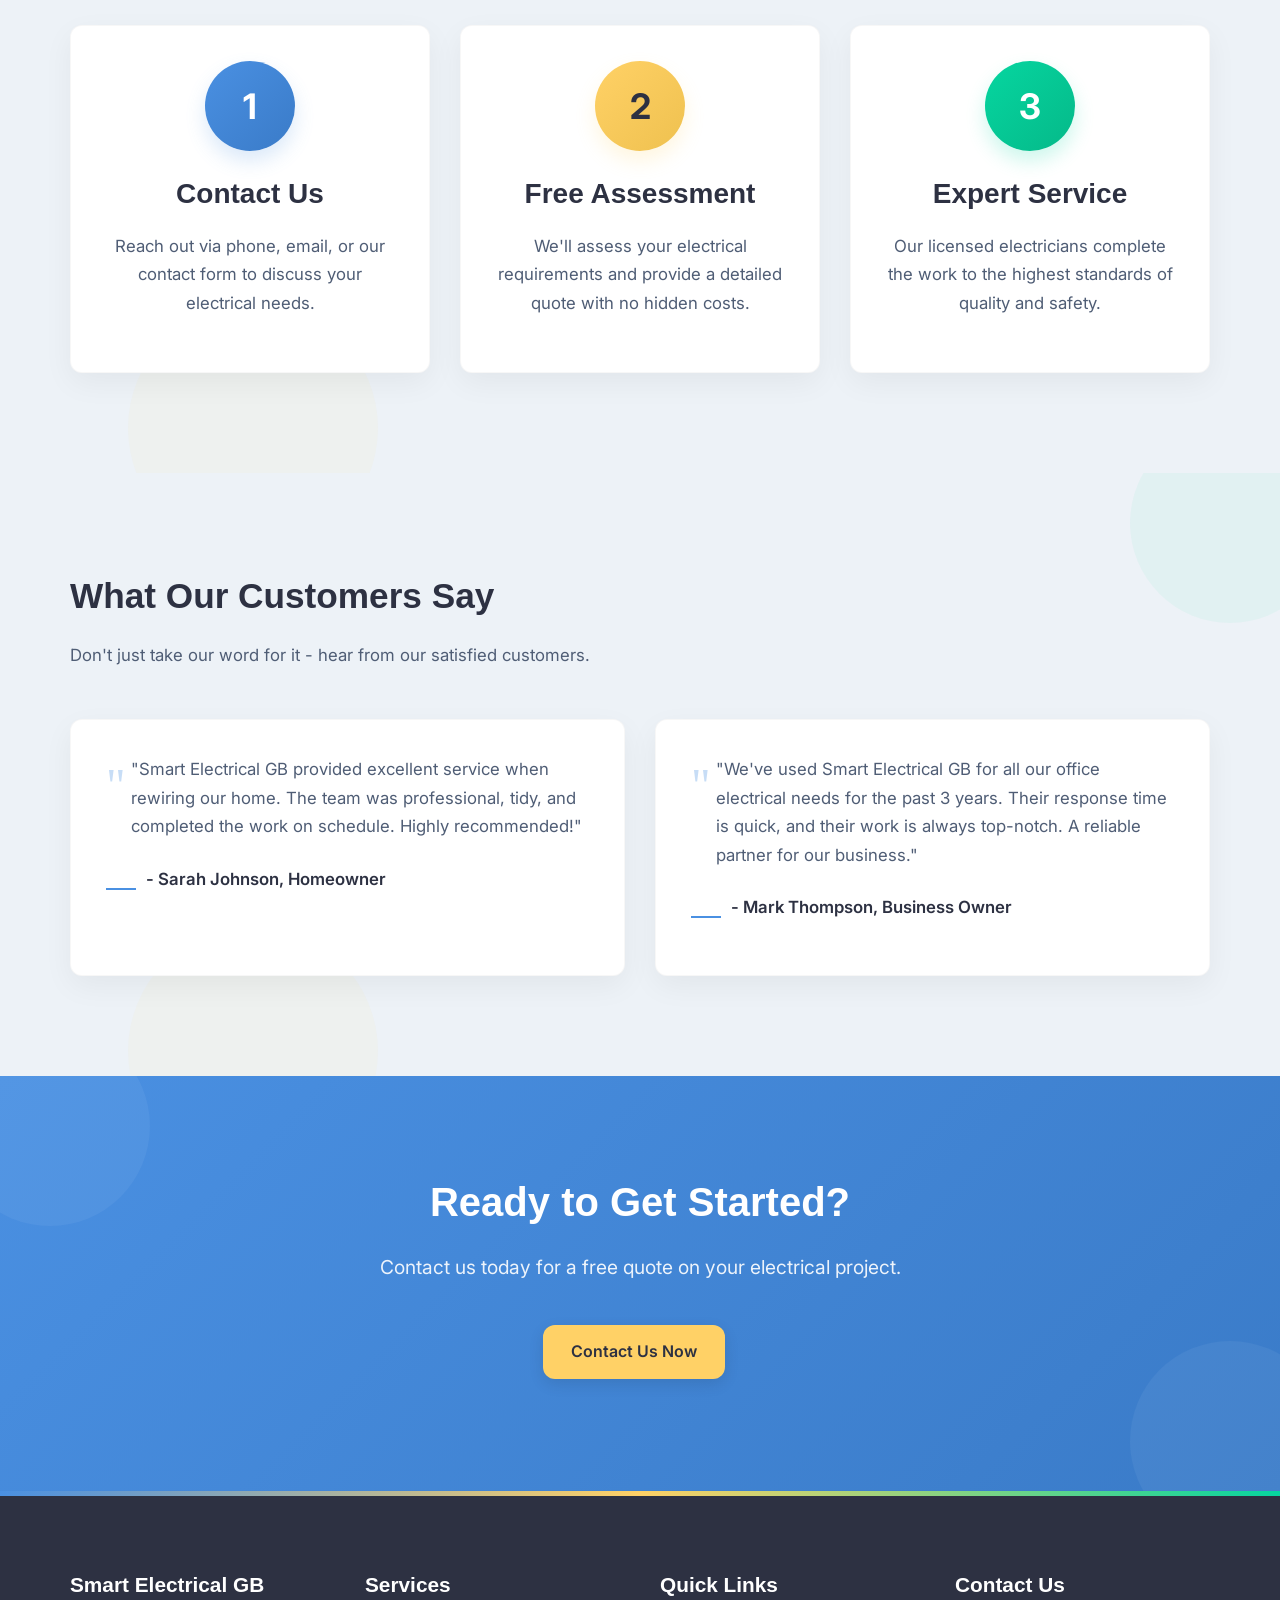
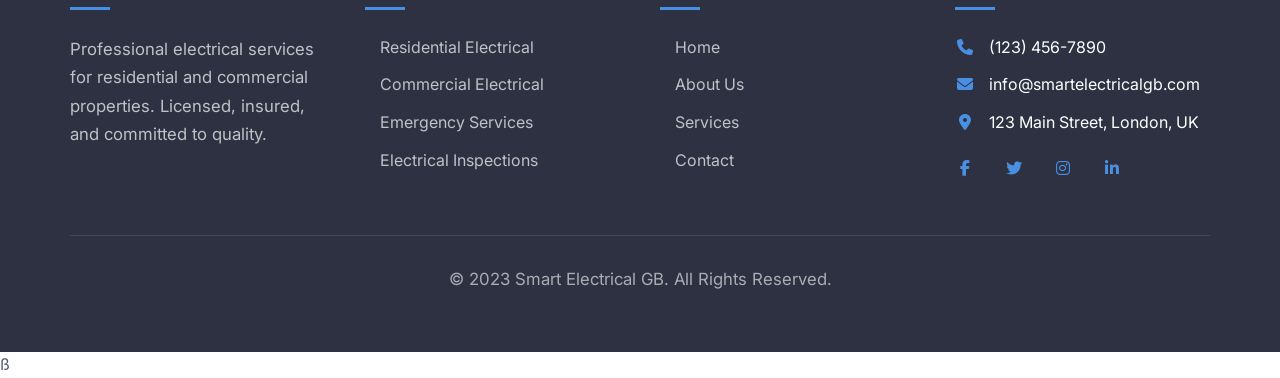
==== commit be0bb3a3: "couler" ====
--- a/index.html
+++ b/index.html
@@ -45,8 +45,8 @@
 
     <!-- Hero Section -->
     <section class="hero" style="background-color: #ff8229;">
-        <div class="container hero-content" style="background-color: #03abff; border-radius: var(--border-radius);">
-            <div class="hero-text">
+        <div class="container hero-content" style="background-color: #0066cc; border-radius: var(--border-radius);">
+            <div class="hero-text" style="flex: 1.5; padding-right: 80px; width: 60%;">
                 <h1>Professional Electrical Services You Can Trust</h1>
                 <p>Smart Electrical GB provides expert electrical services for residential and commercial properties. Our licensed electricians deliver quality workmanship with a focus on safety and customer satisfaction.</p>
                 <a href="pages/contact.html" class="btn">Get a Free Quote</a>
@@ -213,4 +213,4 @@
     <script src="assets/js/main.js"></script>
 </body>
 </html>
-ß+ß
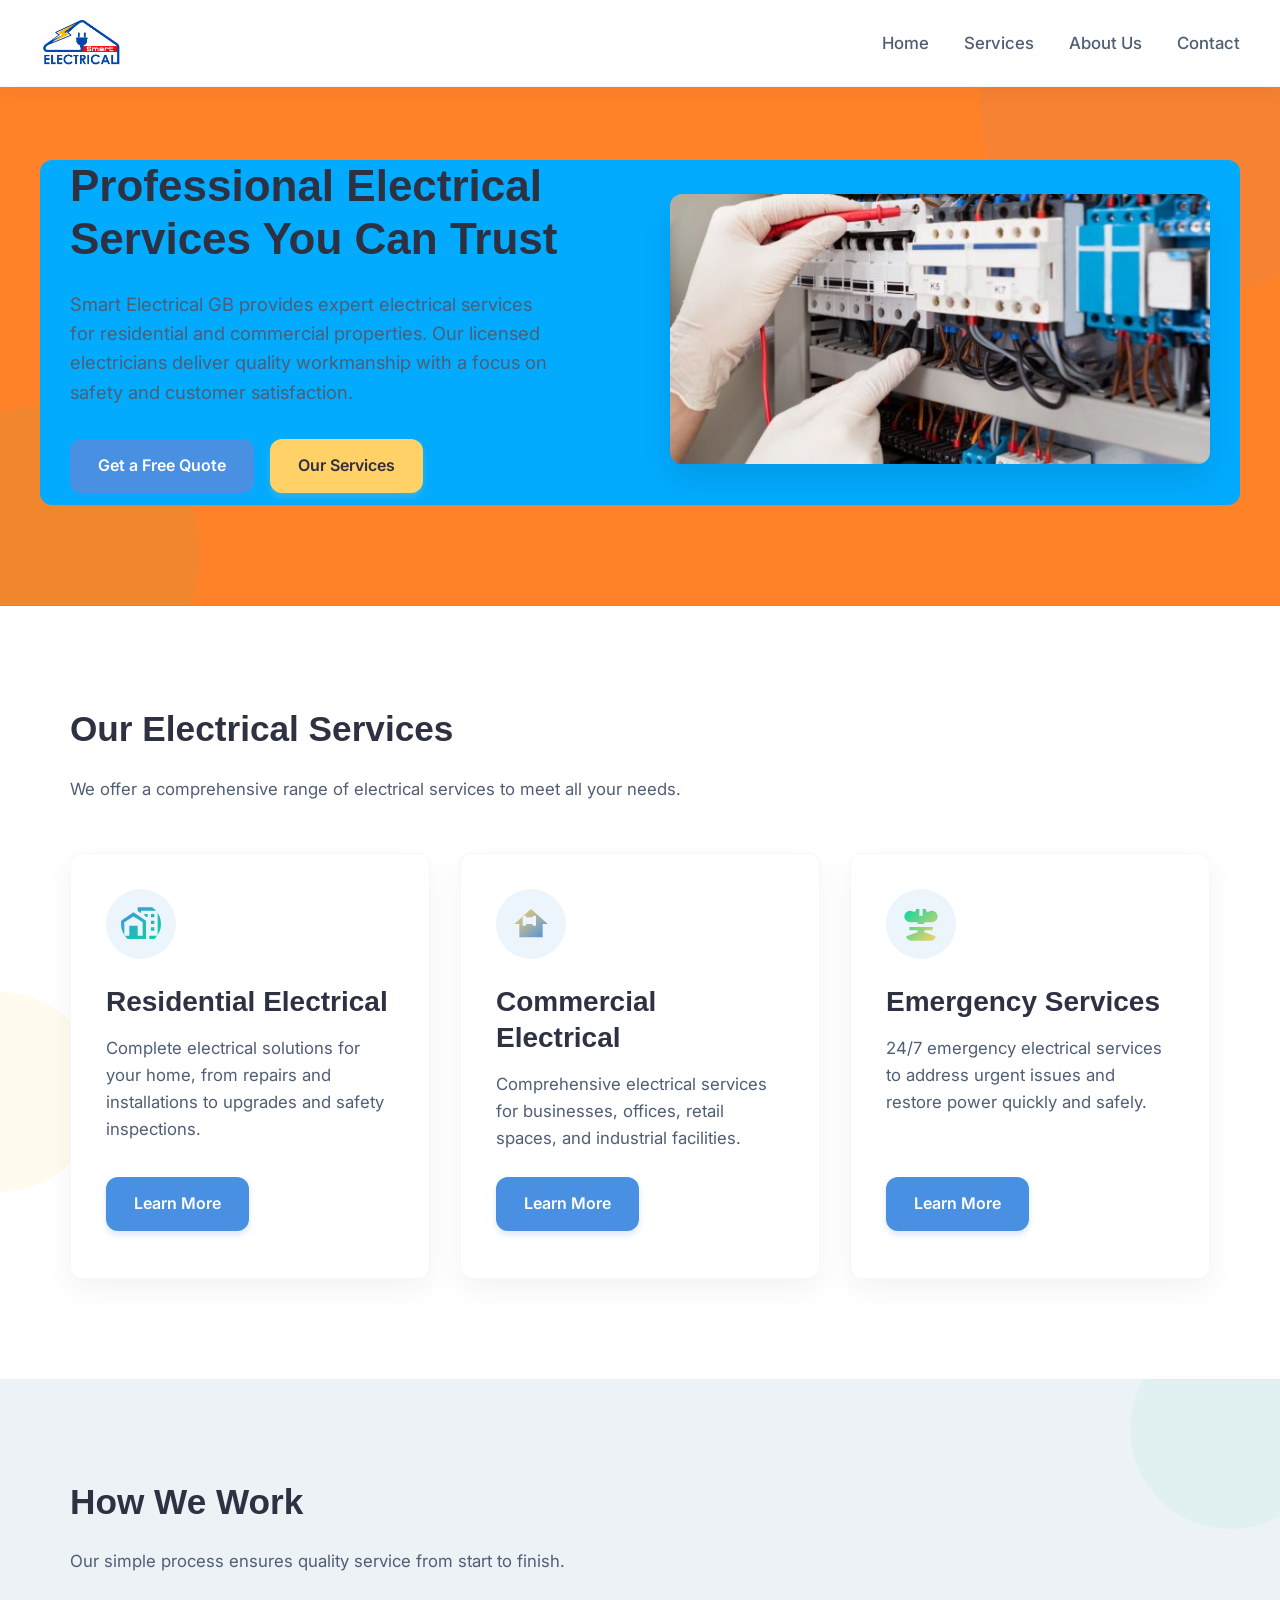
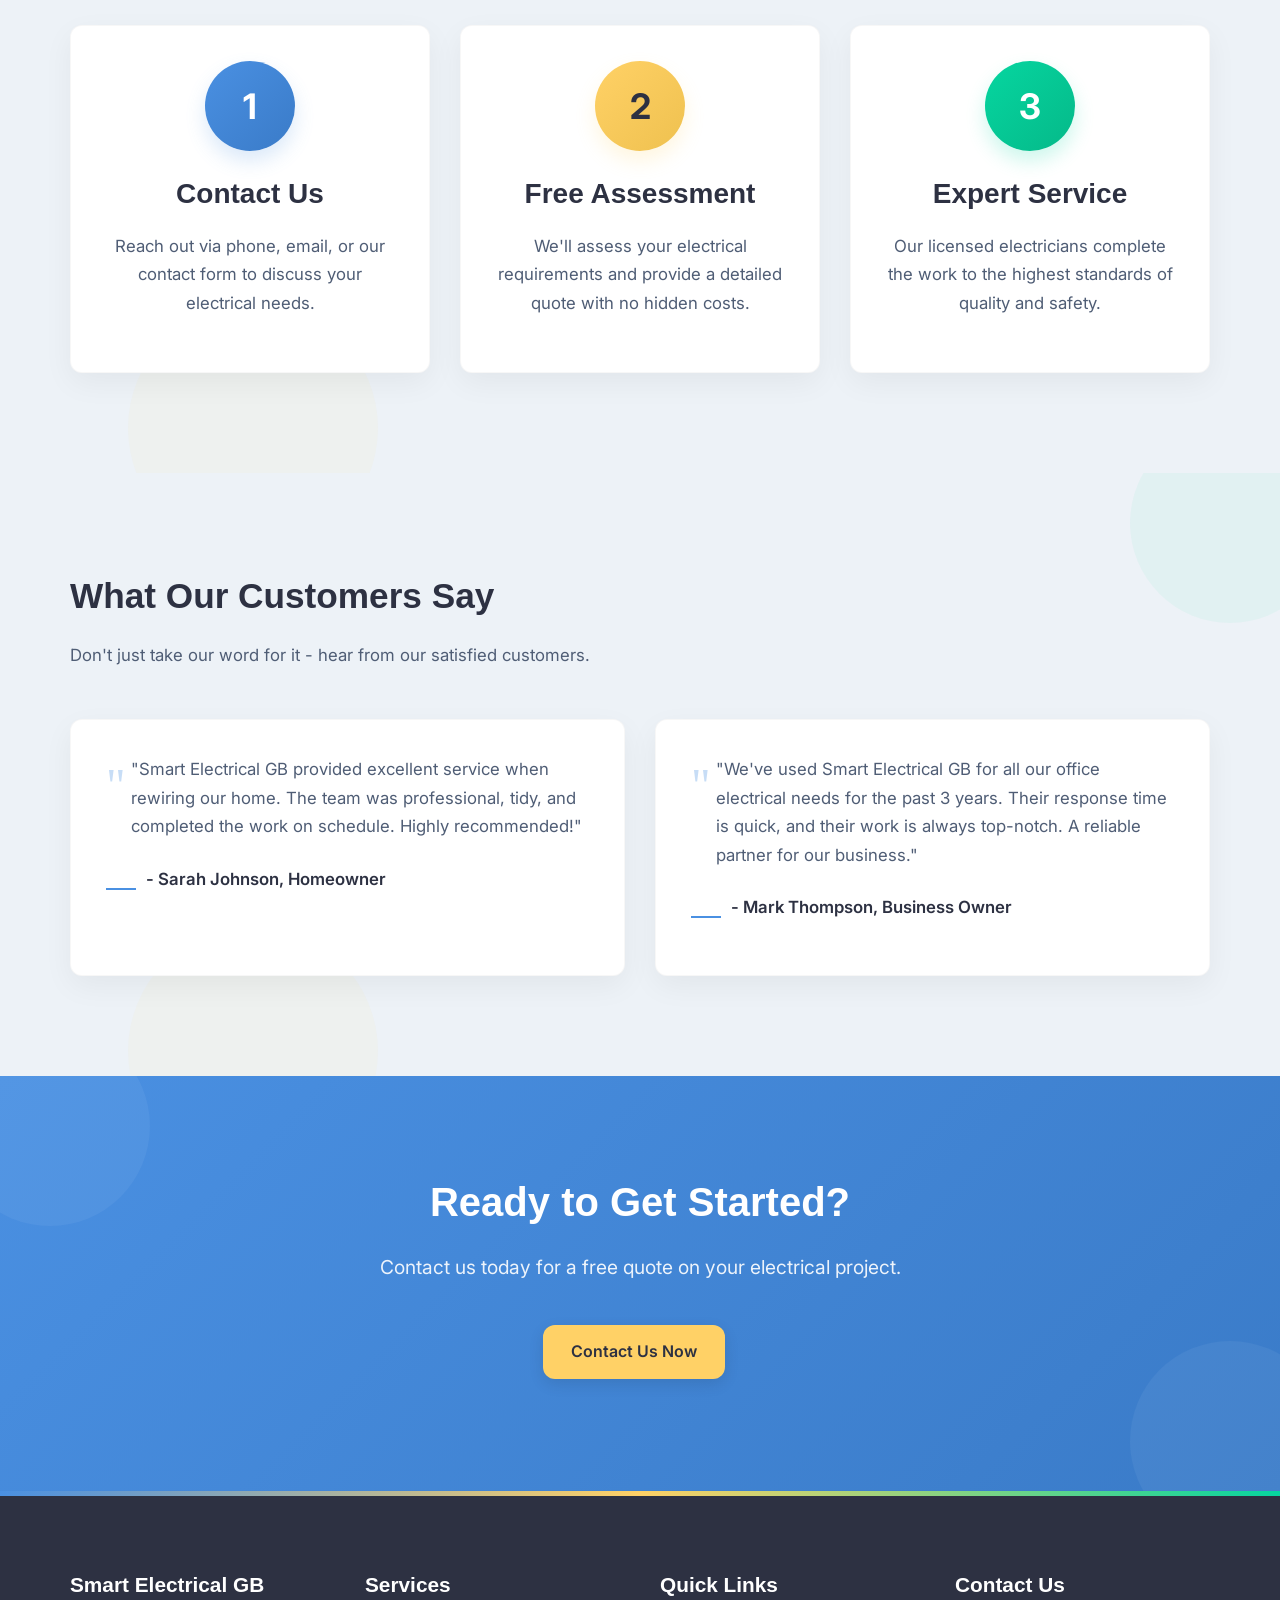
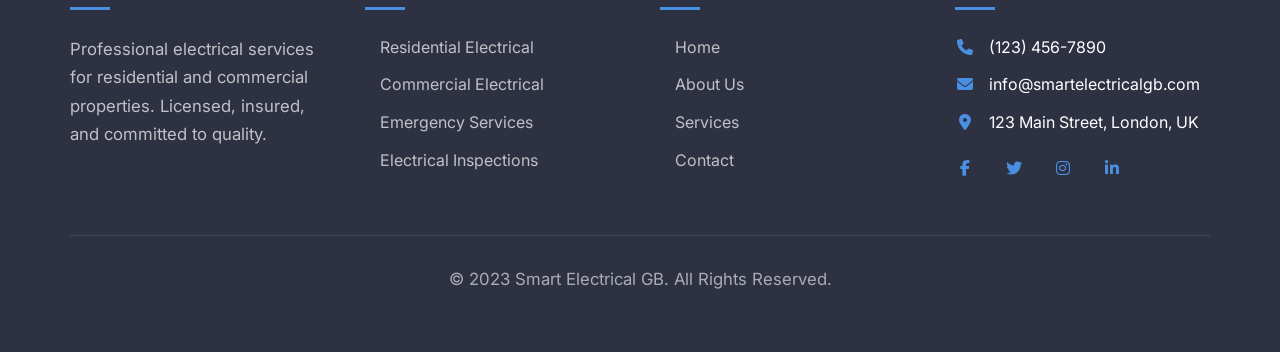
==== commit 09f6aee7: "re chnge code" ====
--- a/index.html
+++ b/index.html
@@ -45,15 +45,15 @@
 
     <!-- Hero Section -->
     <section class="hero" style="background-color: #ff8229;">
-        <div class="container hero-content" style="background-color: #0066cc; border-radius: var(--border-radius);">
-            <div class="hero-text" style="flex: 1.5; padding-right: 80px; width: 60%;">
+        <div class="container hero-content" style="background-color: #03abff; border-radius: var(--border-radius);">
+            <div class="hero-text">
                 <h1>Professional Electrical Services You Can Trust</h1>
                 <p>Smart Electrical GB provides expert electrical services for residential and commercial properties. Our licensed electricians deliver quality workmanship with a focus on safety and customer satisfaction.</p>
                 <a href="pages/contact.html" class="btn">Get a Free Quote</a>
                 <a href="pages/services.html" class="btn btn-secondary">Our Services</a>
             </div>
             <div class="hero-image">
-                <img src="assets/images/hero-image.jpg" alt="Electrician working">
+                <img src="assets/images/Electrican working .jpg" alt="Electrician working">
             </div>
         </div>
     </section>
@@ -213,4 +213,3 @@
     <script src="assets/js/main.js"></script>
 </body>
 </html>
-ß
